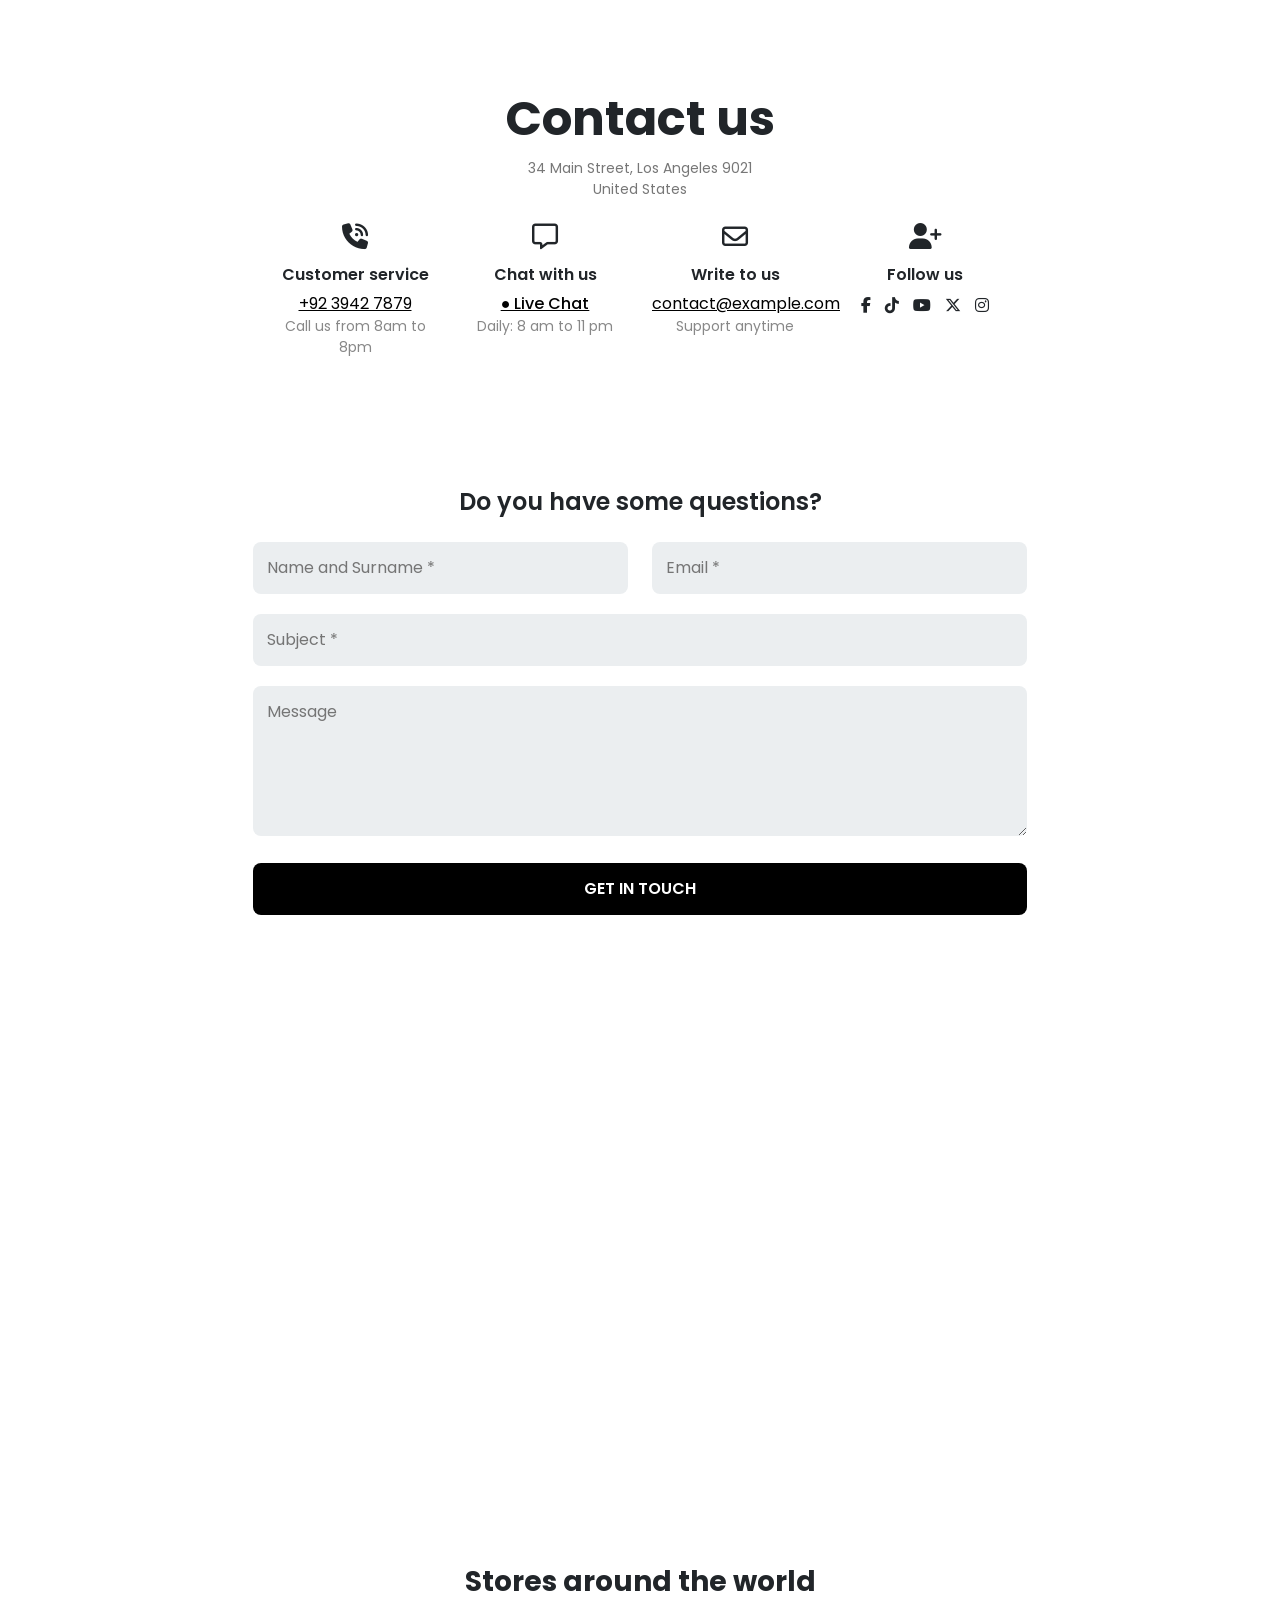
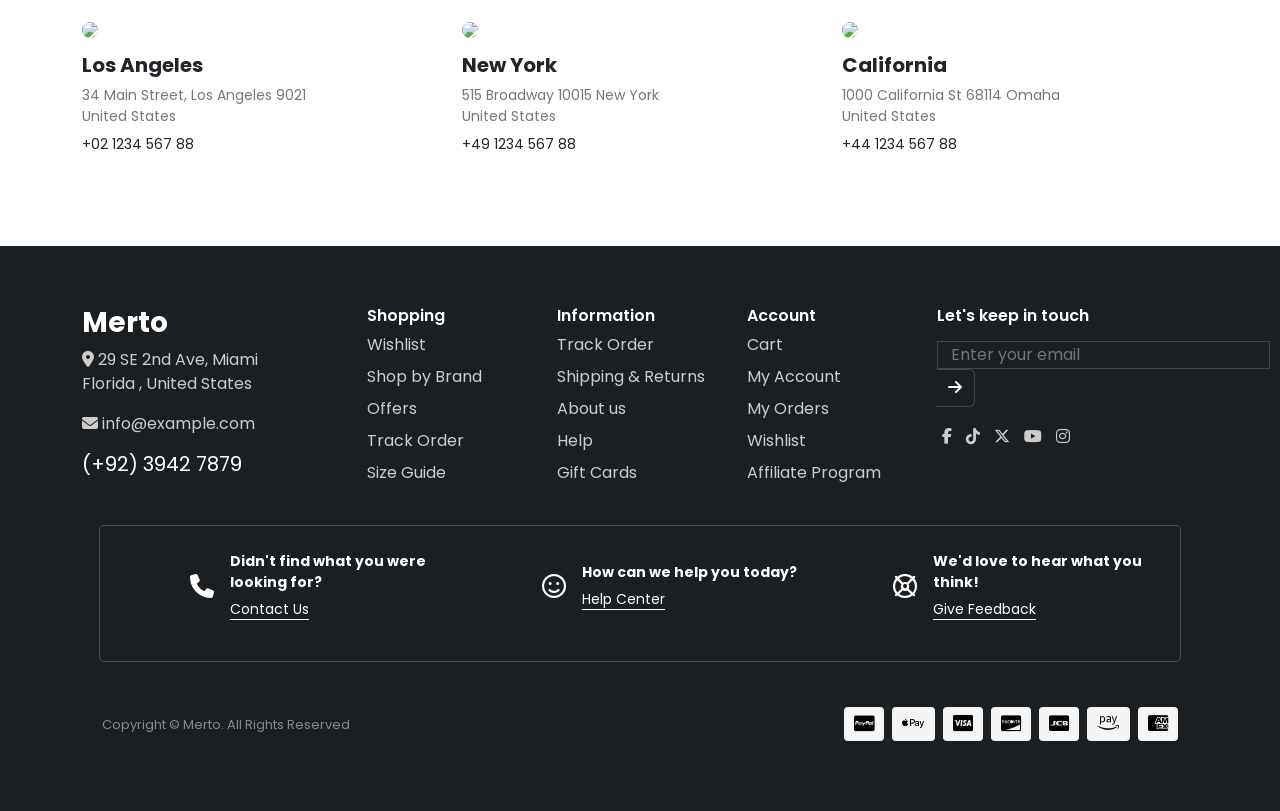
==== ContactUs.html @ 3d1035ff "first commit" ====
<!DOCTYPE html>
<html lang="en">

<head>
  <meta charset="UTF-8">
  <meta name="viewport" content="width=device-width, initial-scale=1.0">
  <title>Contact Page</title>
  <link href="https://cdn.jsdelivr.net/npm/bootstrap@5.3.0/dist/css/bootstrap.min.css" rel="stylesheet">
  <link href="https://fonts.googleapis.com/css2?family=Poppins:wght@300;400;600;700&display=swap" rel="stylesheet">
  <link href="https://cdnjs.cloudflare.com/ajax/libs/font-awesome/6.5.0/css/all.min.css" rel="stylesheet">
  <link rel="stylesheet" href="css/ContactUs.css">
</head>

<body>

  <section class="contact-section text-center">

    <h1>Contact us</h1>
    <p class="address">34 Main Street, Los Angeles 9021<br>United States</p>

    <div class="container ">
      <div class="row mt-4 justify-content-center">

        <div class="col-md-2 ">
          <i class="fa-solid fa-phone-volume icon"></i>
          <h6>Customer service</h6>
          <a href="#" class="contact">+92 3942 7879</a>
          <small>Call us from 8am to 8pm</small>
        </div>

        <div class="col-md-2">
          <i class="fa-regular fa-message icon"></i>
          <h6>Chat with us</h6>
          <a href="#" class="live">● Live Chat</a>
          <small>Daily: 8 am to 11 pm</small>
        </div>

        <div class="col-md-2">
          <i class="fa-regular fa-envelope icon"></i>
          <h6>Write to us</h6>
          <a href="#" class="contact">contact@example.com</a>
          <small>Support anytime</small>
        </div>

        <div class="col-md-2">
          <i class="fa-solid fa-user-plus icon"></i>
          <h6>Follow us</h6>
          <div class="social">
           <i class="fa-brands fa-facebook-f"></i>
            <i class="fab fa-tiktok"></i>
            <i class="fa-brands fa-youtube"></i>
            <i class="fab fa-x-twitter"></i>
            <i class="fab fa-instagram"></i>
          </div>
        </div>

      </div>
    </div>

  </section>
  <section class="form-section text-center">

    <h4>Do you have some questions?</h4>

    <div class="container">
      <div class="row justify-content-center">
        <div class="col-md-10 form-wrapper">

          <form>

            <div class="row">
              <div class="col-md-6">
                <input type="text" placeholder="Name and Surname *">
              </div>
              <div class="col-md-6">
                <input type="email" placeholder="Email *">
              </div>
            </div>

            <input type="text" placeholder="Subject *">

            <textarea placeholder="Message"></textarea>

            <button type="submit">GET IN TOUCH</button>

          </form>

        </div>
      </div>
    </div>
    

  </section>

  <div class=" map-section">
  <div class="map-container">
    <iframe 
      src="https://maps.google.com/maps?q=los%20angeles&t=&z=13&ie=UTF8&iwloc=&output=embed"
      allowfullscreen=""
      loading="lazy">
    </iframe>
  </div>
</div>

<div class="container stores">
  <h3 class="text-center mb-4">Stores around the world</h3>

  <div class="row">

    <div class="col-md-4">
      <div class="scard">
        <img src="https://demo.theme-sky.com/merto/wp-content/uploads/2024/04/about-2.jpg" class="img-fluid">
        <h5>Los Angeles</h5>
        <p>34 Main Street, Los Angeles 9021<br>United States</p>
        <span>+02 1234 567 88</span>
      </div>
    </div>

    <div class="col-md-4">
      <div class="scard">
        <img src="https://demo.theme-sky.com/merto/wp-content/uploads/2024/04/about-2.jpg" class="img-fluid">
        <h5>New York</h5>
        <p>515 Broadway 10015 New York<br>United States</p>
        <span>+49 1234 567 88</span>
      </div>
    </div>


    <div class="col-md-4">
      <div class="scard">
        <img src="https://demo.theme-sky.com/merto/wp-content/uploads/2024/04/about-2.jpg" class="img-fluid">
        <h5>California</h5>
        <p>1000 California St 68114 Omaha<br>United States</p>
        <span>+44 1234 567 88</span>
      </div>
    </div>

  </div>
</div>



  <footer class="footer">
    <div class="container">
      <div class="row">

        <div class="col-md-3 mb-4 footer-head">
          <h3 class="logo">Merto</h3>
          <p><i class="fa fa-location-dot"></i> 29 SE 2nd Ave, Miami <br>Florida , United States</p>
          <p><i class="fa fa-envelope"></i> info@example.com</p>
          <h5>(+92) 3942 7879</h5>
        </div>

        <div class="col-md-2 mb-4">
          <h6>Shopping</h6>
          <ul>
            <li>Wishlist</li>
            <li>Shop by Brand</li>
            <li>Offers</li>
            <li>Track Order</li>
            <li>Size Guide</li>
          </ul>
        </div>

        <div class="col-md-2 mb-4">
          <h6>Information</h6>
          <ul>
            <li>Track Order</li>
            <li>Shipping & Returns</li>
            <li>About us</li>
            <li>Help</li>
            <li>Gift Cards</li>
          </ul>
        </div>

        <div class="col-md-2 mb-4">
          <h6>Account</h6>
          <ul>
            <li>Cart</li>
            <li>My Account</li>
            <li>My Orders</li>
            <li>Wishlist</li>
            <li>Affiliate Program</li>
          </ul>
        </div>

        <div class="col-md-3 mb-4">
          <h6>Let's keep in touch</h6>

          <div class="input-group mt-3">
            <input type="email" class="form-c" placeholder="Enter your email">
            <button class="btn btn-light"><i class="fa fa-arrow-right"></i></button>
          </div>

          <div class="social mt-3">
            <i class="fab fa-facebook-f"></i>
            <i class="fab fa-tiktok"></i>
            <i class="fab fa-x-twitter"></i>
            <i class="fab fa-youtube"></i>
            <i class="fab fa-instagram"></i>
          </div>
        </div>
      </div>






<div class="container support-box">
  <div class="row text-white">

    <!-- ITEM 1 -->
    <div class="col-md-4 d-flex align-items-center gap-3 support-item">
      <i class="fa-solid fa-phone"></i>
      <div>
        <p class="mb-1 fw-bold">Didn't find what you were looking for?</p>
        <a href="#">Contact Us</a>
      </div>
    </div>

    <div class="col-md-4 d-flex align-items-center gap-3 support-item">
      <i class="fa-regular fa-face-smile"></i>
      <div>
        <p class="mb-1 fw-bold">How can we help you today?</p>
        <a href="#">Help Center</a>
      </div>
    </div>

    <div class="col-md-4 d-flex align-items-center gap-3 support-item">
      <i class="fa-regular fa-life-ring"></i>
      <div>
        <p class="mb-1 fw-bold">We'd love to hear what you think!</p>
        <a href="#">Give Feedback</a>
      </div>
    </div>
  </div>
</div>







<div class="container-fluid bottom">
  <div class="row align-items-center">

  
    <div class="col-md-6 text-md-start text-center">
      <p class="mb-0">
        Copyright ©️ Merto. All Rights Reserved
      </p>
    </div>

    <div class="col-md-6 d-flex justify-content-md-end justify-content-center pay-icons">
      <i class="fa-brands fa-cc-paypal"></i>
      <i class="fa-brands fa-apple-pay"></i>
      <i class="fa-brands fa-cc-visa"></i>
      <i class="fa-brands fa-cc-discover"></i>
      <i class="fa-brands fa-cc-jcb"></i>
      <i class="fa-brands fa-amazon-pay"></i>
      <i class="fa-brands fa-cc-amex"></i>
    </div>

  </div>
</div>
  </footer>

</body>

</html>
---- css/ContactUs.css ----
body {
  padding: 0;
  margin: 0;
  font-family: 'Poppins', sans-serif;
  box-sizing: border-box;
}

.contact-section {
  padding: 90px 0;
}
.contact-section h1 {
  font-size: 48px;
  font-weight: 700;
}

.address {
  color: #777;
  font-size: 14px;
  margin-top: 10px;
}

.icon {
  font-size: 26px;
  margin-bottom: 15px;
}

.contact-section h6 {
  font-weight: 600;
}

.contact-section small {
  color: #888;
  display: block;
}

.contact {
  color: black;
  display: block;
}

.contact:hover {
  color: red;
}

.live {
  color: black;
  font-weight: 500;
}

.social i {
  margin: 5px;
  cursor: pointer;
}
.social i:hover{
    color:rgb(238, 10, 10);
    background-color:rgb(255, 0, 0);

}
.form-section {
  background: white;
  padding: 40px 0;
}

.form-section h4 {
  font-weight: 600;
  margin-bottom: 15px;
}

.form-wrapper {
  width: 70%;
  margin: auto;
}
form input,
form textarea,
form button {
  width: 100%;
  margin: 10px 0;
  padding: 14px;
  border: none;
  background: rgba(235, 238, 240, 1);
  border-radius: 8px;
}

form textarea {
  height: 150px;
}

form button {
  background: black;
  color: white;
  font-weight: 600;
}

.map-section {
  width: 100%;
  margin-top: 50px;
}

.map-container {
  margin: 0;
  width: 100%;
height: 500px;
  
}

.map-container iframe {
  width: 100%;
  height: 100%;
  border: 0;
}
.footer {
  background-color: #1b1f22;
  color: #ccc;
  padding: 60px 0;
}
.footer h6 {
  color: #fff;
  font-weight: 600;
}
.footer .logo {
  color: #fff;
  font-weight: bold;
}
.footer ul {
  list-style: none;
  padding: 0;
}

.footer ul li {
  margin-bottom: 8px;
  cursor: pointer;
}

.footer ul li:hover {
  color: rgb(230, 2, 2);
}

.input-group input {
  background-color: #1b1f22;
  border: 1px solid #444;
}
.input-group button:hover{
  background-color: #1b1f22;
  color: red;
  border: 1px solid #444;
  border-left: none;
}

.input-group button{
  background-color: #1b1f22;
  color: white;
  border-color:#444;
  border-left: none ;
  
}
.social i:hover {
  color: #fff;
}
.bottom {
    font-size: 13px;
  color: #888;
  margin-top: 40px;
  padding: 5px 20px;
  margin-bottom: 5px;
}
.pay-icons {
  gap: 8px;
}

.pay-icons i {
  font-size: 18px;
  padding: 8px 10px;
  color: black;
  background-color: whitesmoke;
  border-radius: 4px;
  display: inline-flex;
  align-items: center;
  justify-content: center;
}
.support-box {
  width: 97%;
  border: 1px solid #515050;
  border-radius: 5px;
  padding: 25px;
  padding-bottom: 40px;
  margin-bottom: 20px;
}

.support-item i {
  font-size: 24px;
  padding-left: 20%;
  color: white;
}

.support-item a {
  text-decoration: none;
  color: white;
border-bottom: 1px solid;
  font-size: 14px;
}

.support-item p {
  font-size: 14px;
}
.footer-head h5{
  font-weight: 400;
  color: white;
}

.form-c{
  padding-left: 5%;

}

.container h3{
  font-weight: bold;
}
.stores {
  margin-top: 50px;
  margin-bottom: 70px;
}
.scard {
  margin-bottom: 20px;
}
.scard img {
  width: 100%;
  border-radius: 10px;
  margin-bottom: 15px;
}
.scard img:hover{
  opacity: 0.8;
}

.scard h5 {
  font-weight: bold;
}
.scard p {
  color: #777;
  font-size: 14px;
  margin-bottom: 5px;
}

.scard span {
  font-size: 14px;
}
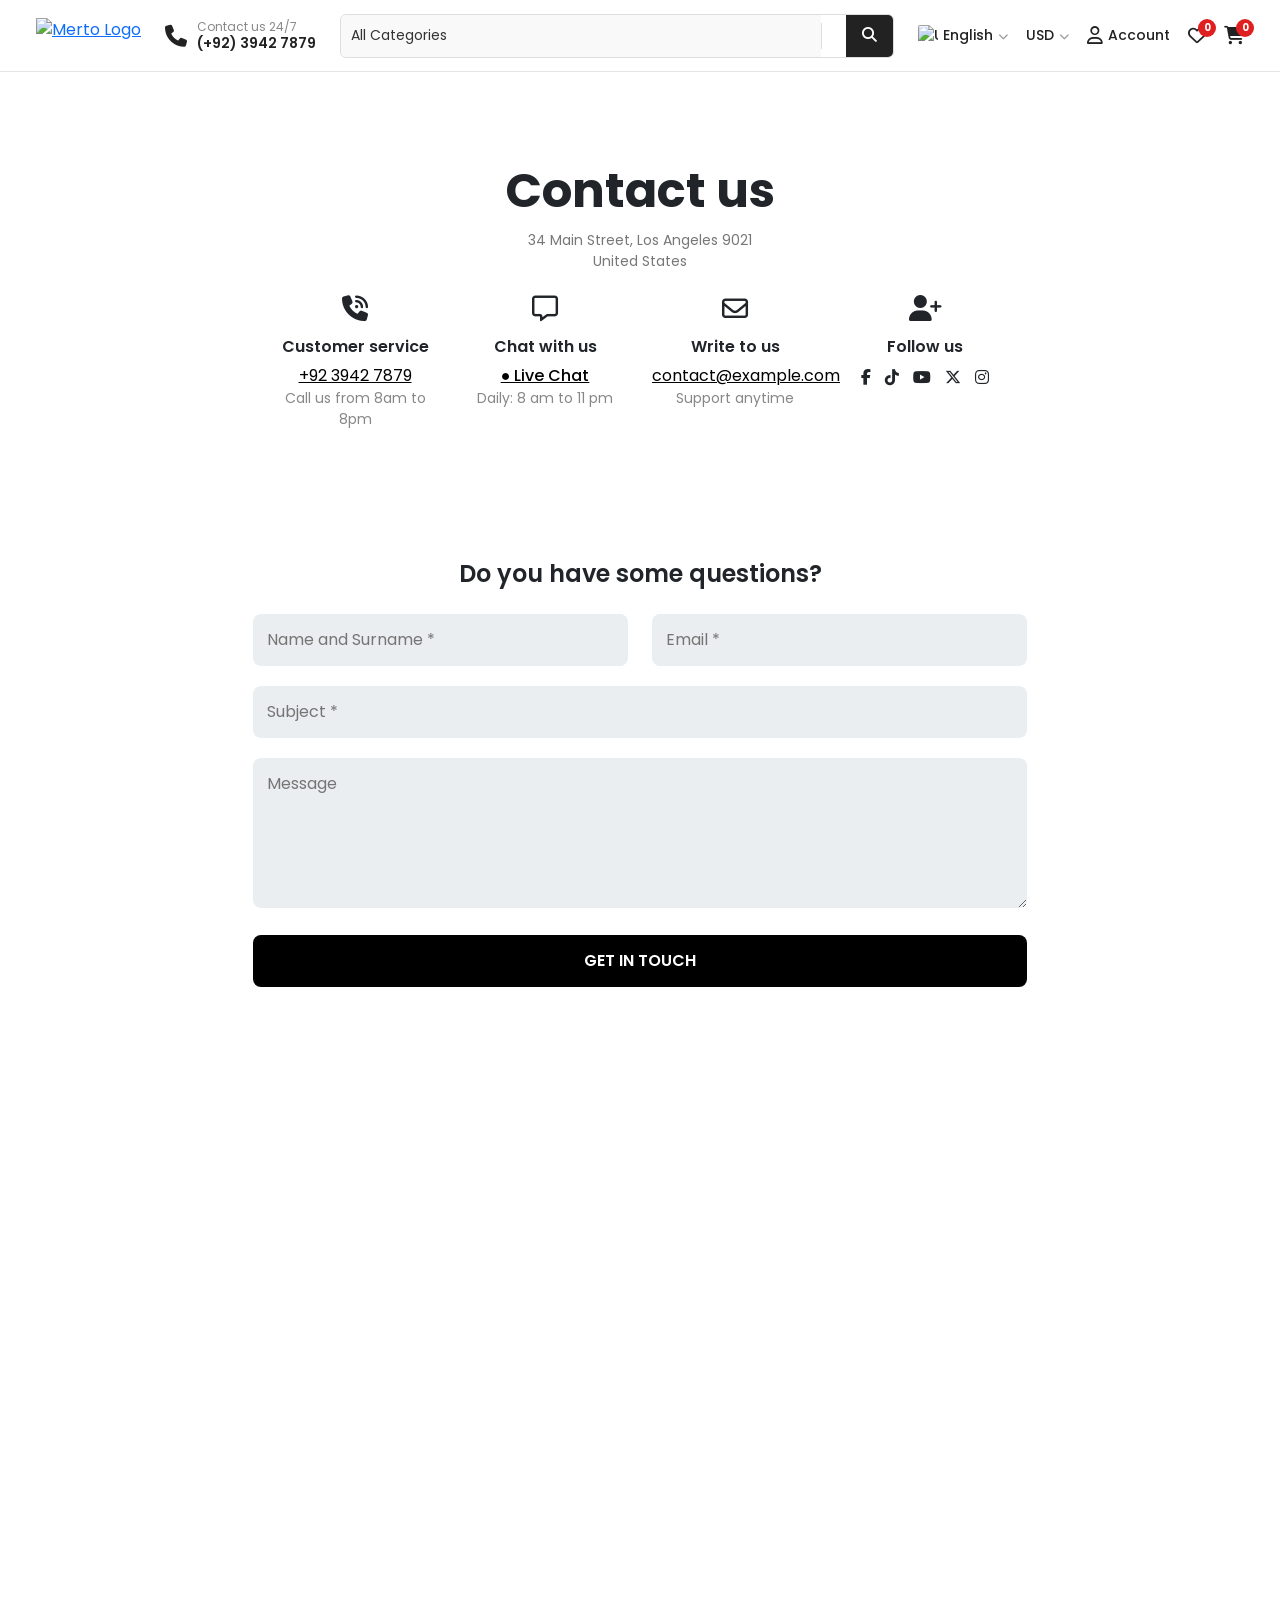
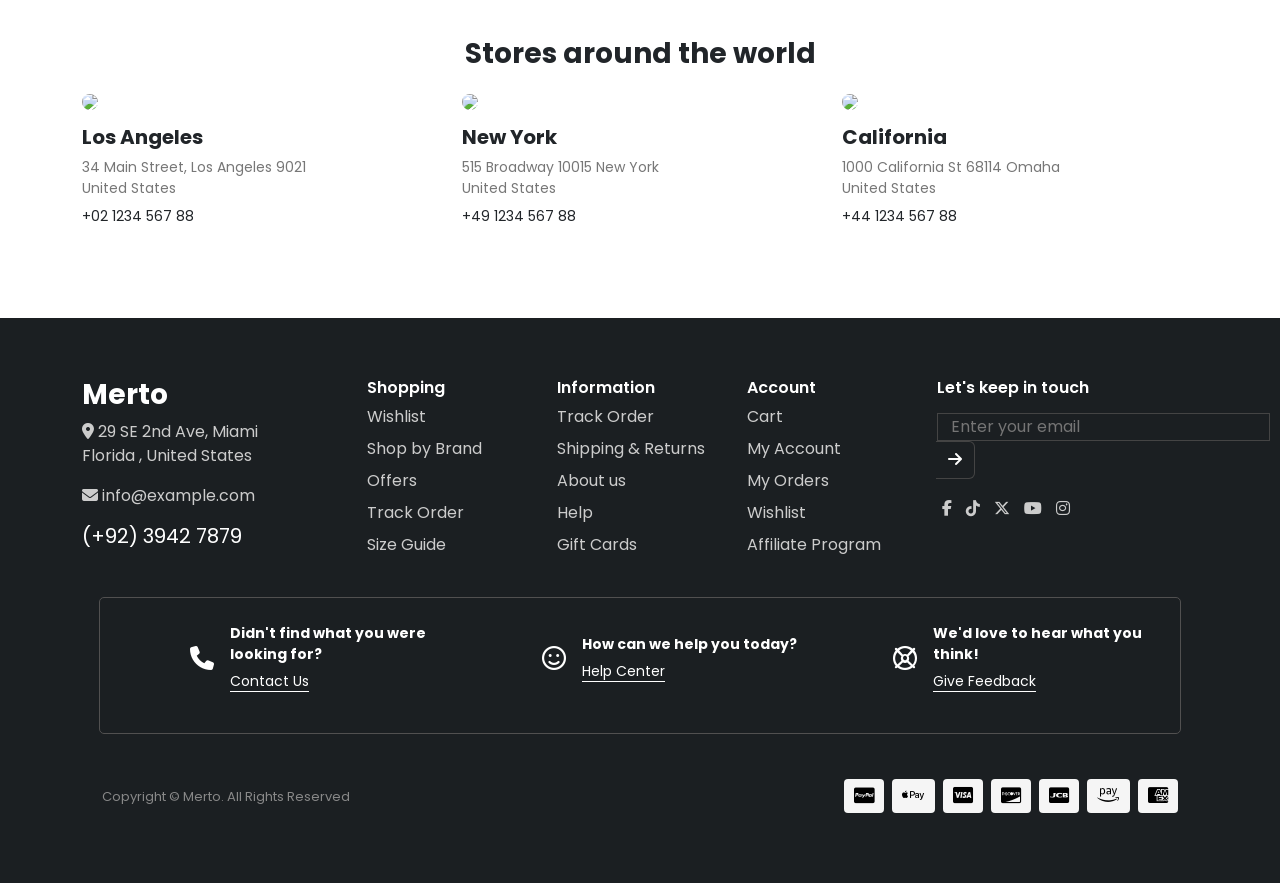
==== commit 3c21f6ec: "some of home" ====
--- a/ContactUs.html
+++ b/ContactUs.html
@@ -1,6 +1,5 @@
 <!DOCTYPE html>
 <html lang="en">
-
 <head>
   <meta charset="UTF-8">
   <meta name="viewport" content="width=device-width, initial-scale=1.0">
@@ -9,9 +8,107 @@
   <link href="https://fonts.googleapis.com/css2?family=Poppins:wght@300;400;600;700&display=swap" rel="stylesheet">
   <link href="https://cdnjs.cloudflare.com/ajax/libs/font-awesome/6.5.0/css/all.min.css" rel="stylesheet">
   <link rel="stylesheet" href="css/ContactUs.css">
+  <link rel="stylesheet" href="css/footer.css">
+  <link rel="stylesheet" href="css/nav.css">
+  
 </head>
 
 <body>
+
+
+
+<nav class="navbar">
+  <div class="container-fluid nav-inner">
+
+    <!-- Logo -->
+    <a href="#" class="nav-logo">
+      <img src="https://demo.theme-sky.com/merto/wp-content/themes/merto/images/logo.png" alt="Merto Logo"/>
+    </a>
+
+    <!-- Phone -->
+    <a href="tel:+923942879" class="nav-phone nav-hover-red">
+      <i class="fa-solid fa-phone"></i>
+      <div class="nav-phone-text">
+        <span class="contact-label">Contact us 24/7</span>
+        <span class="contact-number">(+92) 3942 7879</span>
+      </div>
+    </a>
+
+    <!-- Search Bar -->
+    <div class="nav-search">
+      <div class="search-wrapper">
+        <select class="form-select category-select">
+          <option>All Categories</option>
+          <option>Electronics</option>
+          <option>Fashion</option>
+          <option>Home</option>
+        </select>
+        <div class="divider"></div>
+        <input type="text" class="form-control search-input" placeholder="Search for products..."/>
+        <button class="search-btn">
+          <i class="fa-solid fa-magnifying-glass"></i>
+        </button>
+      </div>
+    </div>
+
+    <!-- Right Side -->
+    <div class="nav-right">
+
+      <!-- Language -->
+      <a href="#" class="nav-item nav-hover-red">
+        <img src="https://flagcdn.com/w20/us.png" alt="US Flag" class="flag-icon"/>
+        <span>English</span>
+        <i class="fa-solid fa-chevron-down small-icon"></i>
+      </a>
+
+      <!-- Currency -->
+      <a href="#" class="nav-item nav-hover-red">
+        <span>USD</span>
+        <i class="fa-solid fa-chevron-down small-icon"></i>
+      </a>
+
+      <!-- Account -->
+      <a href="#" class="nav-item nav-hover-red">
+        <i class="fa-regular fa-user"></i>
+        <span>Account</span>
+      </a>
+
+      <!-- Wishlist -->
+      <a href="#" class="nav-item nav-hover-red nav-icon-badge">
+        <i class="fa-regular fa-heart"></i>
+        <span class="badge-dot">0</span>
+      </a>
+
+      <!-- Cart -->
+      <a href="#" class="nav-item nav-hover-red nav-icon-badge">
+        <i class="fa-solid fa-cart-shopping"></i>
+        <span class="badge-dot">0</span>
+      </a>
+
+    </div>
+  </div>
+</nav>
+
+
+
+
+
+
+
+
+
+
+
+
+
+
+
+
+
+
+
+
+
 
   <section class="contact-section text-center">
 
@@ -89,7 +186,6 @@
       </div>
     </div>
     
-
   </section>
 
   <div class=" map-section">
--- a/css/ContactUs.css
+++ b/css/ContactUs.css
@@ -18,7 +18,6 @@
   font-size: 14px;
   margin-top: 10px;
 }
-
 .icon {
   font-size: 26px;
   margin-bottom: 15px;
@@ -108,138 +107,3 @@
   height: 100%;
   border: 0;
 }
-.footer {
-  background-color: #1b1f22;
-  color: #ccc;
-  padding: 60px 0;
-}
-.footer h6 {
-  color: #fff;
-  font-weight: 600;
-}
-.footer .logo {
-  color: #fff;
-  font-weight: bold;
-}
-.footer ul {
-  list-style: none;
-  padding: 0;
-}
-
-.footer ul li {
-  margin-bottom: 8px;
-  cursor: pointer;
-}
-
-.footer ul li:hover {
-  color: rgb(230, 2, 2);
-}
-
-.input-group input {
-  background-color: #1b1f22;
-  border: 1px solid #444;
-}
-.input-group button:hover{
-  background-color: #1b1f22;
-  color: red;
-  border: 1px solid #444;
-  border-left: none;
-}
-
-.input-group button{
-  background-color: #1b1f22;
-  color: white;
-  border-color:#444;
-  border-left: none ;
-  
-}
-.social i:hover {
-  color: #fff;
-}
-.bottom {
-    font-size: 13px;
-  color: #888;
-  margin-top: 40px;
-  padding: 5px 20px;
-  margin-bottom: 5px;
-}
-.pay-icons {
-  gap: 8px;
-}
-
-.pay-icons i {
-  font-size: 18px;
-  padding: 8px 10px;
-  color: black;
-  background-color: whitesmoke;
-  border-radius: 4px;
-  display: inline-flex;
-  align-items: center;
-  justify-content: center;
-}
-.support-box {
-  width: 97%;
-  border: 1px solid #515050;
-  border-radius: 5px;
-  padding: 25px;
-  padding-bottom: 40px;
-  margin-bottom: 20px;
-}
-
-.support-item i {
-  font-size: 24px;
-  padding-left: 20%;
-  color: white;
-}
-
-.support-item a {
-  text-decoration: none;
-  color: white;
-border-bottom: 1px solid;
-  font-size: 14px;
-}
-
-.support-item p {
-  font-size: 14px;
-}
-.footer-head h5{
-  font-weight: 400;
-  color: white;
-}
-
-.form-c{
-  padding-left: 5%;
-
-}
-
-.container h3{
-  font-weight: bold;
-}
-.stores {
-  margin-top: 50px;
-  margin-bottom: 70px;
-}
-.scard {
-  margin-bottom: 20px;
-}
-.scard img {
-  width: 100%;
-  border-radius: 10px;
-  margin-bottom: 15px;
-}
-.scard img:hover{
-  opacity: 0.8;
-}
-
-.scard h5 {
-  font-weight: bold;
-}
-.scard p {
-  color: #777;
-  font-size: 14px;
-  margin-bottom: 5px;
-}
-
-.scard span {
-  font-size: 14px;
-}
--- a/css/footer.css
+++ b/css/footer.css
@@ -0,0 +1,135 @@
+.footer {
+  background-color: #1b1f22;
+  color: #ccc;
+  padding: 60px 0;
+}
+.footer h6 {
+  color: #fff;
+  font-weight: 600;
+}
+.footer .logo {
+  color: #fff;
+  font-weight: bold;
+}
+.footer ul {
+  list-style: none;
+  padding: 0;
+}
+
+.footer ul li {
+  margin-bottom: 8px;
+  cursor: pointer;
+}
+
+.footer ul li:hover {
+  color: rgb(230, 2, 2);
+}
+
+.input-group input {
+  background-color: #1b1f22;
+  border: 1px solid #444;
+}
+.input-group button:hover{
+  background-color: #1b1f22;
+  color: red;
+  border: 1px solid #444;
+  border-left: none;
+}
+
+.input-group button{
+  background-color: #1b1f22;
+  color: white;
+  border-color:#444;
+  border-left: none ;
+  
+}
+.social i:hover {
+  color: #fff;
+}
+.bottom {
+    font-size: 13px;
+  color: #888;
+  margin-top: 40px;
+  padding: 5px 20px;
+  margin-bottom: 5px;
+}
+.pay-icons {
+  gap: 8px;
+}
+
+.pay-icons i {
+  font-size: 18px;
+  padding: 8px 10px;
+  color: black;
+  background-color: whitesmoke;
+  border-radius: 4px;
+  display: inline-flex;
+  align-items: center;
+  justify-content: center;
+}
+.support-box {
+  width: 97%;
+  border: 1px solid #515050;
+  border-radius: 5px;
+  padding: 25px;
+  padding-bottom: 40px;
+  margin-bottom: 20px;
+}
+
+.support-item i {
+  font-size: 24px;
+  padding-left: 20%;
+  color: white;
+}
+
+.support-item a {
+  text-decoration: none;
+  color: white;
+border-bottom: 1px solid;
+  font-size: 14px;
+}
+
+.support-item p {
+  font-size: 14px;
+}
+.footer-head h5{
+  font-weight: 400;
+  color: white;
+}
+
+.form-c{
+  padding-left: 5%;
+
+}
+
+.container h3{
+  font-weight: bold;
+}
+.stores {
+  margin-top: 50px;
+  margin-bottom: 70px;
+}
+.scard {
+  margin-bottom: 20px;
+}
+.scard img {
+  width: 100%;
+  border-radius: 10px;
+  margin-bottom: 15px;
+}
+.scard img:hover{
+  opacity: 0.8;
+}
+
+.scard h5 {
+  font-weight: bold;
+}
+.scard p {
+  color: #777;
+  font-size: 14px;
+  margin-bottom: 5px;
+}
+
+.scard span {
+  font-size: 14px;
+}
--- a/css/nav.css
+++ b/css/nav.css
@@ -0,0 +1,196 @@
+.navbar {
+  background: #fff;
+  border-bottom: 1px solid #e5e5e5;
+  padding: 0 24px;
+  height: 72px;
+}
+
+.nav-inner {
+  display: flex;
+  align-items: center;
+  gap: 24px;
+  height: 100%;
+  flex-wrap: nowrap;
+}
+
+/* ── Logo ── */
+.nav-logo img {
+  height: 36px;
+  display: block;
+}
+
+/* ── Phone ── */
+.nav-phone {
+  display: flex;
+  align-items: center;
+  gap: 10px;
+  text-decoration: none;
+  color: #222;
+  white-space: nowrap;
+  transition: color 0.2s;
+}
+
+.nav-phone i {
+  font-size: 22px;
+}
+
+.nav-phone-text {
+  display: flex;
+  flex-direction: column;
+  line-height: 1.3;
+}
+
+.contact-label {
+  font-size: 12px;
+  color: #888;
+}
+
+.contact-number {
+  font-size: 14px;
+  font-weight: 600;
+  color: inherit;
+}
+
+/* ── Search Bar ── */
+.nav-search {
+  flex: 1;
+  min-width: 0;
+}
+
+.search-wrapper {
+  display: flex;
+  align-items: center;
+  border: 1.5px solid #ddd;
+  border-radius: 6px;
+  overflow: hidden;
+  height: 44px;
+  background: #fff;
+}
+
+.category-select {
+  border: none;
+  border-radius: 0;
+  height: 100%;
+  padding: 0 10px;
+  font-size: 14px;
+  color: #333;
+  background: #f9f9f9;
+  box-shadow: none;
+  outline: none;
+  min-width: 140px;
+  cursor: pointer;
+}
+
+.category-select:focus {
+  box-shadow: none;
+  border-color: transparent;
+}
+
+.divider {
+  width: 1px;
+  height: 26px;
+  background: #ddd;
+}
+
+.search-input {
+  border: none;
+  border-radius: 0;
+  height: 100%;
+  padding: 0 12px;
+  font-size: 14px;
+  flex: 1;
+  box-shadow: none;
+  outline: none;
+}
+
+.search-input:focus {
+  box-shadow: none;
+}
+
+.search-btn {
+  background: #222;
+  border: none;
+  color: #fff;
+  padding: 0 16px;
+  height: 100%;
+  font-size: 15px;
+  cursor: pointer;
+  transition: background 0.2s;
+}
+
+.search-btn:hover {
+  background: #e02020;
+}
+
+/* ── Right Side ── */
+.nav-right {
+  display: flex;
+  align-items: center;
+  gap: 18px;
+  white-space: nowrap;
+}
+
+/* ── Nav Items (language, usd, account, icons) ── */
+.nav-item {
+  display: flex;
+  align-items: center;
+  gap: 5px;
+  text-decoration: none;
+  color: #222;
+  font-size: 14px;
+  font-weight: 500;
+  transition: color 0.2s;
+  position: relative;
+}
+
+.nav-item i {
+  font-size: 18px;
+}
+
+.small-icon {
+  font-size: 10px !important;
+  color: #999;
+}
+
+/* ── Flag ── */
+.flag-icon {
+  width: 20px;
+  height: auto;
+  border-radius: 2px;
+}
+
+/* ── Badge ── */
+.nav-icon-badge {
+  position: relative;
+}
+
+.badge-dot {
+  position: absolute;
+  top: -8px;
+  right: -10px;
+  background: #e02020;
+  color: #fff;
+  font-size: 10px;
+  font-weight: 700;
+  width: 18px;
+  height: 18px;
+  border-radius: 50%;
+  display: flex;
+  align-items: center;
+  justify-content: center;
+  line-height: 1;
+}
+
+/* ── Hover Red (applies to phone + nav items) ── */
+.nav-hover-red:hover {
+  color: #e02020 !important;
+}
+
+.nav-hover-red:hover .contact-number,
+.nav-hover-red:hover .contact-label {
+  color: #e02020;
+}
+
+.nav-hover-red:hover .small-icon {
+  color: #e02020;
+}
